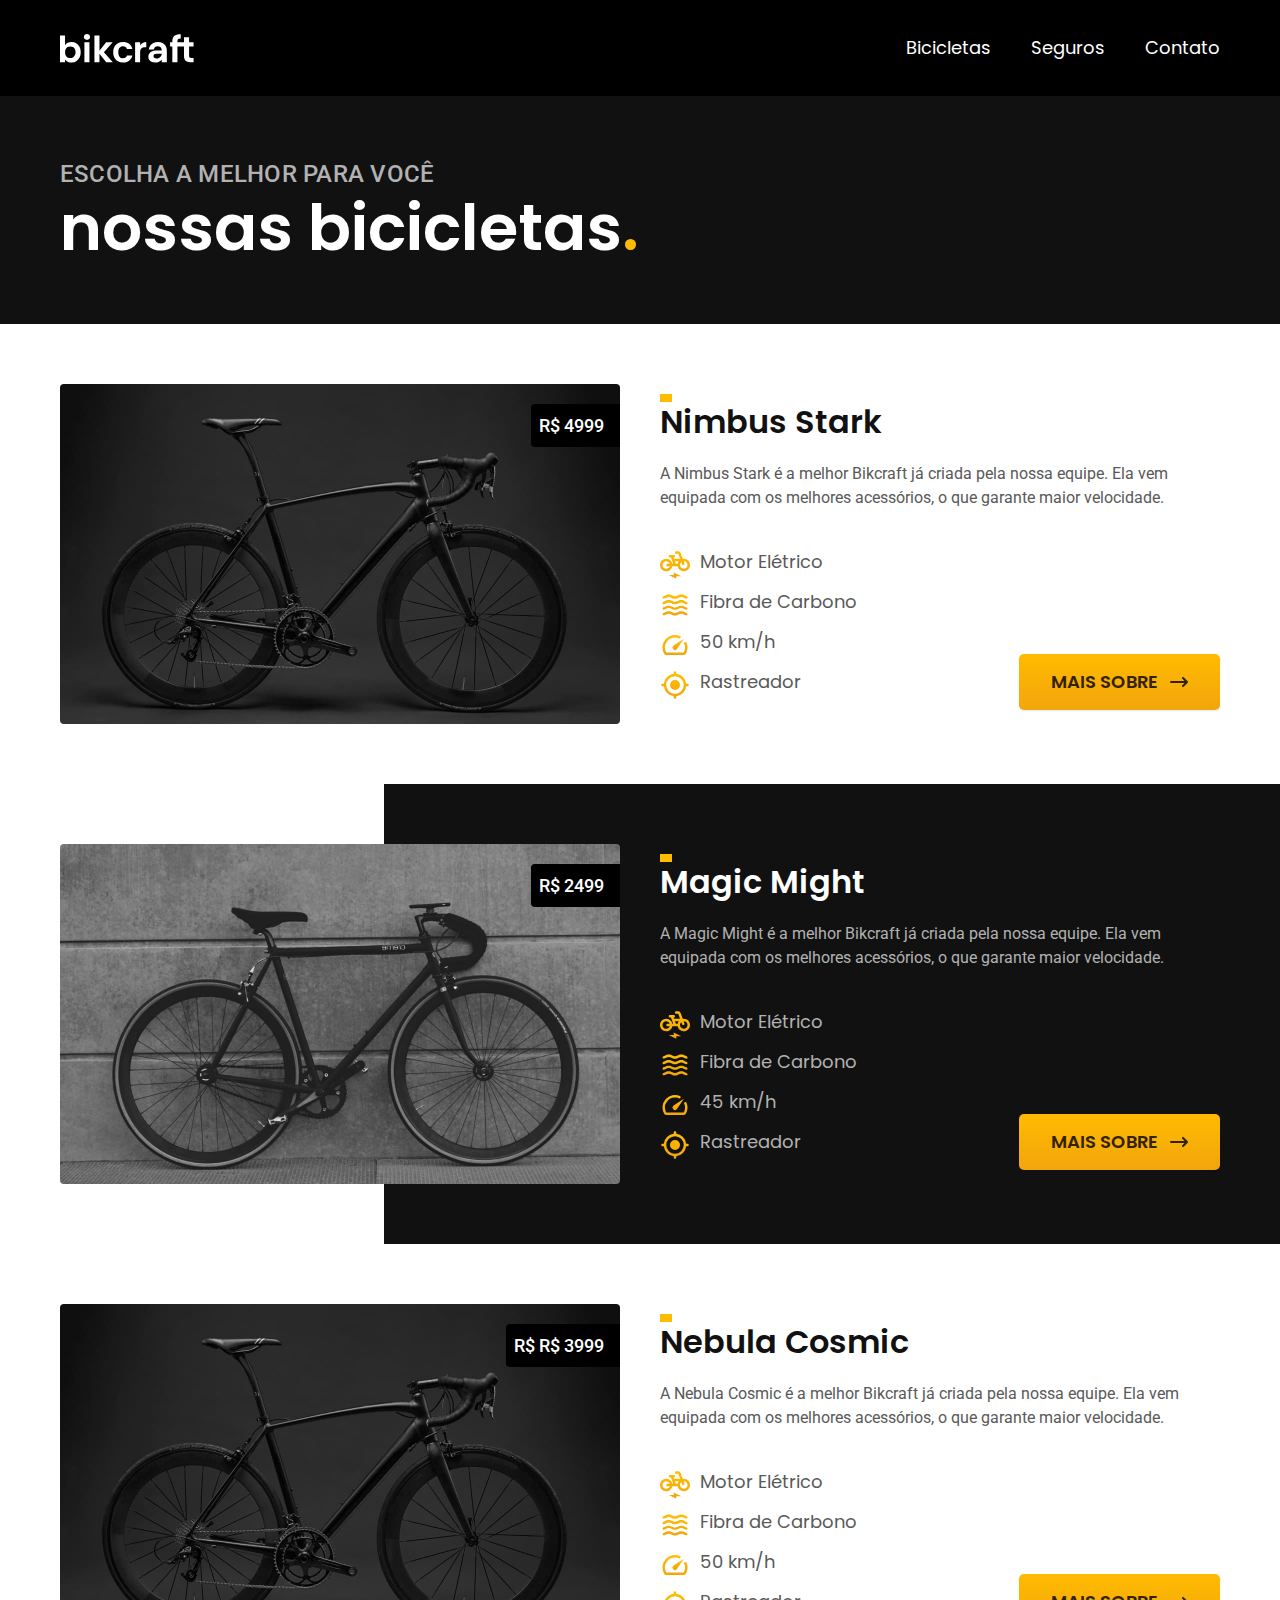
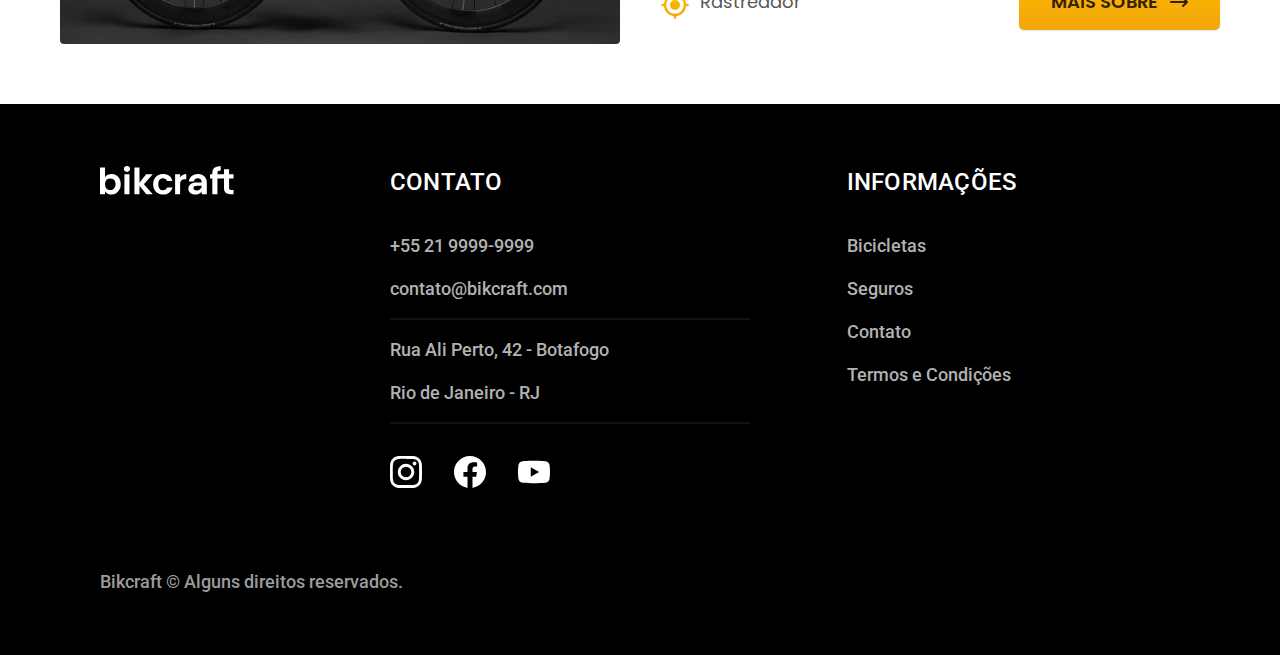
==== bicicletas.html @ f520718d "bicicletas" ====
<!DOCTYPE html>
<html lang="pt-br">

<head>
  <meta charset="UTF-8">
  <meta name="description" content="Bicicletas.">
  <meta name="viewport" content="width=device-width, initial-scale=1.0">
  <title>Bicicletas | Bikcraft</title>
  <link rel="stylesheet" href="./css/style.css">

  <link rel="preconnect" href="https://fonts.googleapis.com">
  <link rel="preconnect" href="https://fonts.gstatic.com" crossorigin>
  <link href="https://fonts.googleapis.com/css2?family=Poppins:wght@400;600&family=Roboto:wght@400;500&display=swap" rel="stylesheet">
</head>

<body id="bicicletas">
  <header class="header-bg">
    <div class="container-header container">
      <a href="./">
        <img src="./img/bikcraft.svg" alt="bikcraft">
      </a>

      <nav>

        <ul class="menu font-1-m cor-0">
          <li><a href="./bicicletas.html">Bicicletas</a></li>
          <li><a href="./seguros.html">Seguros</a></li>
          <li><a href="./contato.html">Contato</a></li>
        </ul>

      </nav>
    </div>
  </header>
  <main>
    <div class="titulo-bg">
      <p class="font-2-l-b cor-5 container">ESCOLHA A MELHOR PARA VOCÊ</p>
      <h2 class="font-1-xxl cor-0 container">nossas bicicletas<span class="cor-p1">.</span></h2>
    </div>

    <div class="bicicletas container">
      <div class="bicicleta-imagem">
        <img src="./img/bicicletas/nimbus.jpg" alt="Bicicletas Preta">
        <span class="font-2-m cor-0">R$ 4999</span>
      </div>
      <div class="bicicleta-conteudo">
        <h3 class="font-1-xl">Nimbus Stark</h3>
        <p class="font-2-s cor-8">A Nimbus Stark é a melhor Bikcraft já criada pela nossa equipe. Ela vem equipada com os melhores acessórios, o que garante maior velocidade.</p>
        <ul class="font-1-m cor-8">
          <li> <img src="./img/icones/eletrica.svg" alt="">Motor Elétrico</li>
          <li> <img src="./img/icones/carbono.svg" alt="">Fibra de Carbono</li>
          <li> <img src="./img/icones/velocidade.svg" alt="">50 km/h</li>
          <li> <img src="./img/icones/rastreador.svg" alt="">Rastreador</li>
        </ul>
        <a class="botao seta" href="./bicicletas/nimbus.html">MAIS SOBRE</a>
      </div>
    </div>
    <div class="bicicleta-bg">
      <div class="bicicletas container">
        <div class="bicicleta-imagem">
          <img src="./img/bicicletas/magic.jpg" alt="Bicicletas Preta">
          <span class="font-2-m cor-0">R$ 2499</span>
        </div>
        <div class="bicicleta-conteudo">
          <h3 class="font-1-xl cor-0">Magic Might</h3>
          <p class="font-2-s cor-5">A Magic Might é a melhor Bikcraft já criada pela nossa equipe. Ela vem equipada com os melhores acessórios, o que garante maior velocidade.</p>
          <ul class="font-1-m cor-5">
            <li> <img src="./img/icones/eletrica.svg" alt="">Motor Elétrico</li>
            <li> <img src="./img/icones/carbono.svg" alt="">Fibra de Carbono</li>
            <li> <img src="./img/icones/velocidade.svg" alt="">45 km/h</li>
            <li> <img src="./img/icones/rastreador.svg" alt="">Rastreador</li>
          </ul>
          <a class="botao seta" href="./bicicletas/magic.html">MAIS SOBRE</a>
        </div>
      </div>
    </div>
    <div class="bicicletas container">
      <div class="bicicleta-imagem">
        <img src="./img/bicicletas/nimbus.jpg" alt="Bicicletas Branca">
        <span class="font-2-m cor-0">R$ R$ 3999</span>
      </div>
      <div class="bicicleta-conteudo">
        <h3 class="font-1-xl">Nebula Cosmic</h3>
        <p class="font-2-s cor-8">A Nebula Cosmic é a melhor Bikcraft já criada pela nossa equipe. Ela vem equipada com os melhores acessórios, o que garante maior velocidade.</p>
        <ul class="font-1-m cor-8">
          <li> <img src="./img/icones/eletrica.svg" alt="">Motor Elétrico</li>
          <li> <img src="./img/icones/carbono.svg" alt="">Fibra de Carbono</li>
          <li> <img src="./img/icones/velocidade.svg" alt="">50 km/h</li>
          <li> <img src="./img/icones/rastreador.svg" alt="">Rastreador</li>
        </ul>
        <a class="botao seta" href="./bicicletas/nebula.html">MAIS SOBRE</a>
      </div>
    </div>


  </main>

  <footer class="footer-bg">
    <div class="container footer">
      <img src="./img/bikcraft.svg" alt="bikcraft">
      <div class="footer-contato">
        <h3 class="font-2-l-b cor-0">CONTATO</h3>
        <ul class="font-2-m cor-5">
          <li><a href="tel:+552199999999">+55 21 9999-9999</a></li>
          <li><a href="mailto:contato@bikcraft.com">contato@bikcraft.com</a></li>
          <li>Rua Ali Perto, 42 - Botafogo</li>
          <li>Rio de Janeiro - RJ</li>
        </ul>
        <div class="footer-redes">
          <a href="./"><img src="./img/redes/instagram.svg" alt=""></a>
          <a href="./"><img src="./img/redes/facebook.svg" alt=""></a>
          <a href="./"><img src="./img/redes/youtube.svg" alt=""></a>
        </div>
      </div>
      <div>
        <h3 class="font-2-l-b cor-0">INFORMAÇÕES</h3>
        <ul class="font-2-m cor-5">
          <li><a href="./bicicletas.html">Bicicletas</a></li>
          <li><a href="./seguros.html">Seguros</a></li>
          <li><a href="./contato.html">Contato</a></li>
          <li><a href="./termos.html">Termos e Condições</a></li>
        </ul>
      </div>
      <p class="footer-copy font-2-m cor-6">Bikcraft © Alguns direitos reservados.</p>
    </div>
  </footer>
</body>

</html>
---- css/style.css ----
@import "./global/global.css";
@import "./utilidades/tipografia.css";
@import "./global/header.css";
@import "./home/introducao.css";
@import "./utilidades/componentes.css";
@import "./utilidades/cores.css";
@import "./bicicletas/bicicletas-lista.css";
@import "./home/tecnologia.css";
@import "./home/parceiros.css";
@import "./home/depoimento.css";
@import "./home/seguros.css";
@import "./global/footer.css";
@import "./termos/termos.css";
@import "./bicicletas/bicicletas.css";
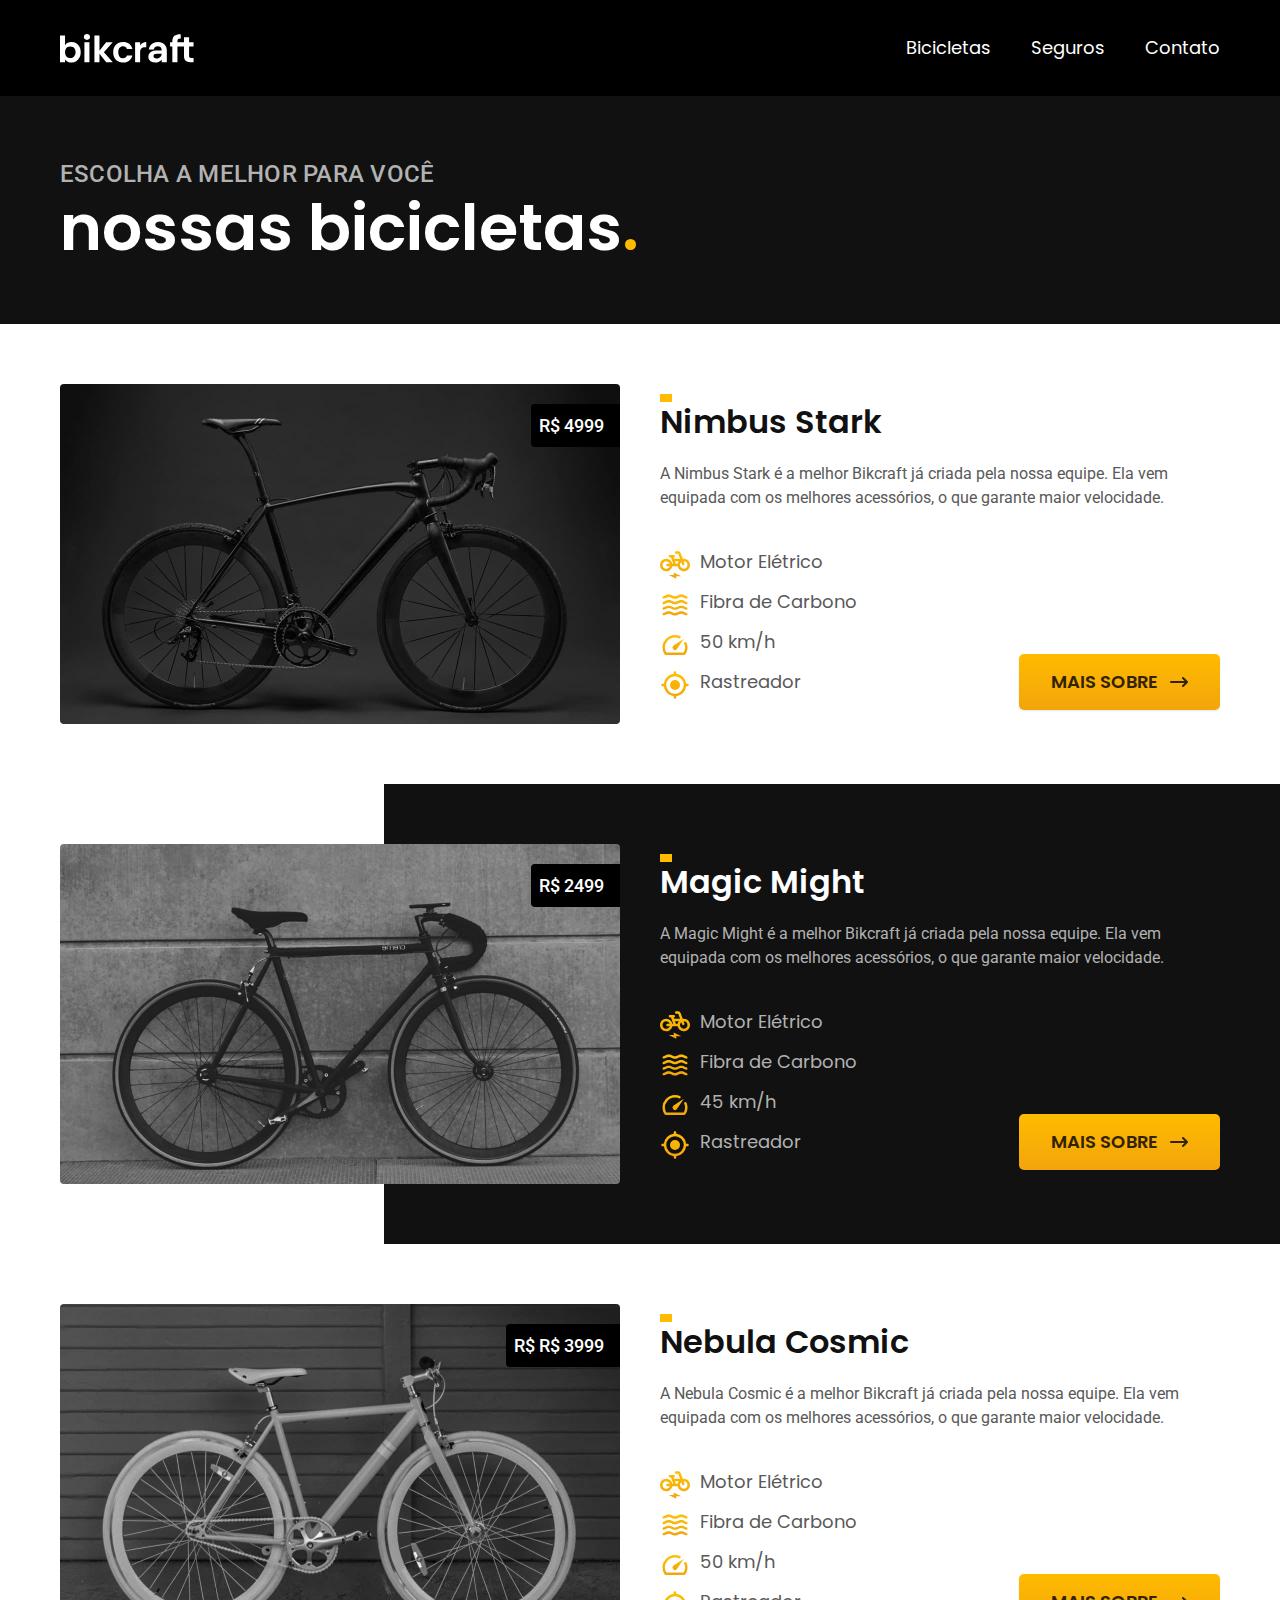
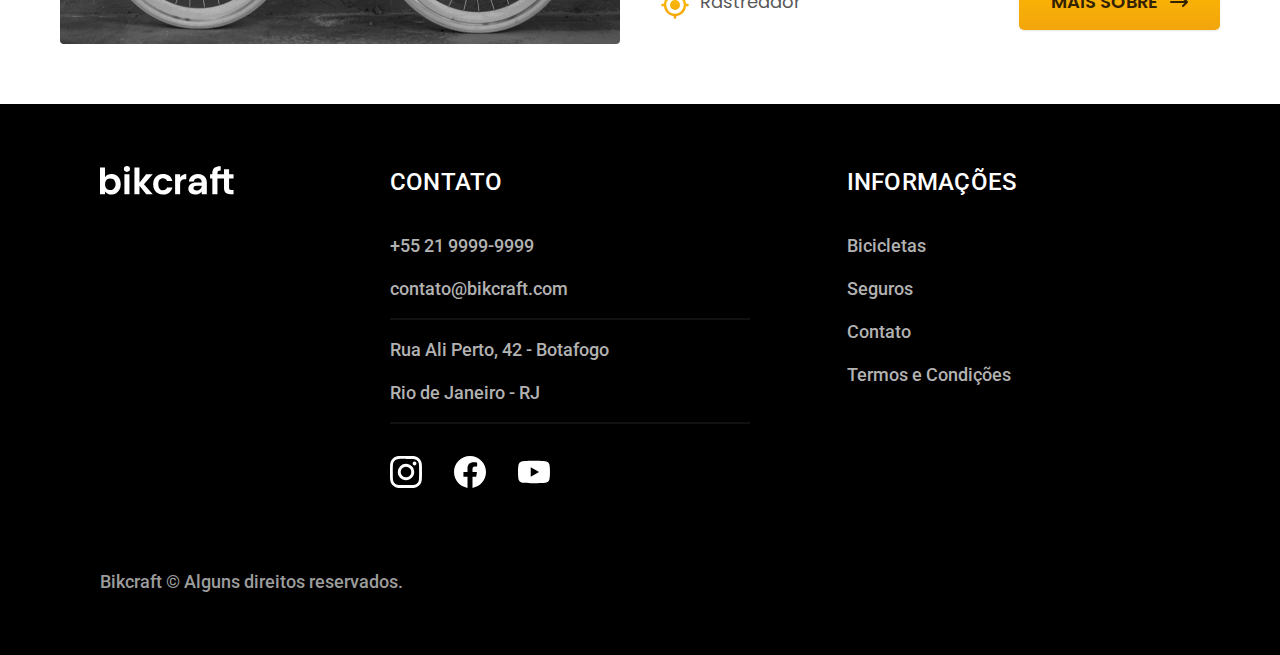
==== commit 27bffdba: "orcamento" ====
--- a/bicicletas.html
+++ b/bicicletas.html
@@ -75,7 +75,7 @@
     </div>
     <div class="bicicletas container">
       <div class="bicicleta-imagem">
-        <img src="./img/bicicletas/nimbus.jpg" alt="Bicicletas Branca">
+        <img src="./img/bicicletas/nebula.jpg" alt="Bicicletas Branca">
         <span class="font-2-m cor-0">R$ R$ 3999</span>
       </div>
       <div class="bicicleta-conteudo">
--- a/css/style.css
+++ b/css/style.css
@@ -12,3 +12,9 @@
 @import "./global/footer.css";
 @import "./termos/termos.css";
 @import "./bicicletas/bicicletas.css";
+@import "./seguros/seguros-page.css";
+@import "./bicicletas/nimbus.css";
+@import "./contato/contato.css";
+@import "./contato/lojas.css";
+@import "./utilidades/formulario.css";
+@import "./orcamento/orcamento.css";
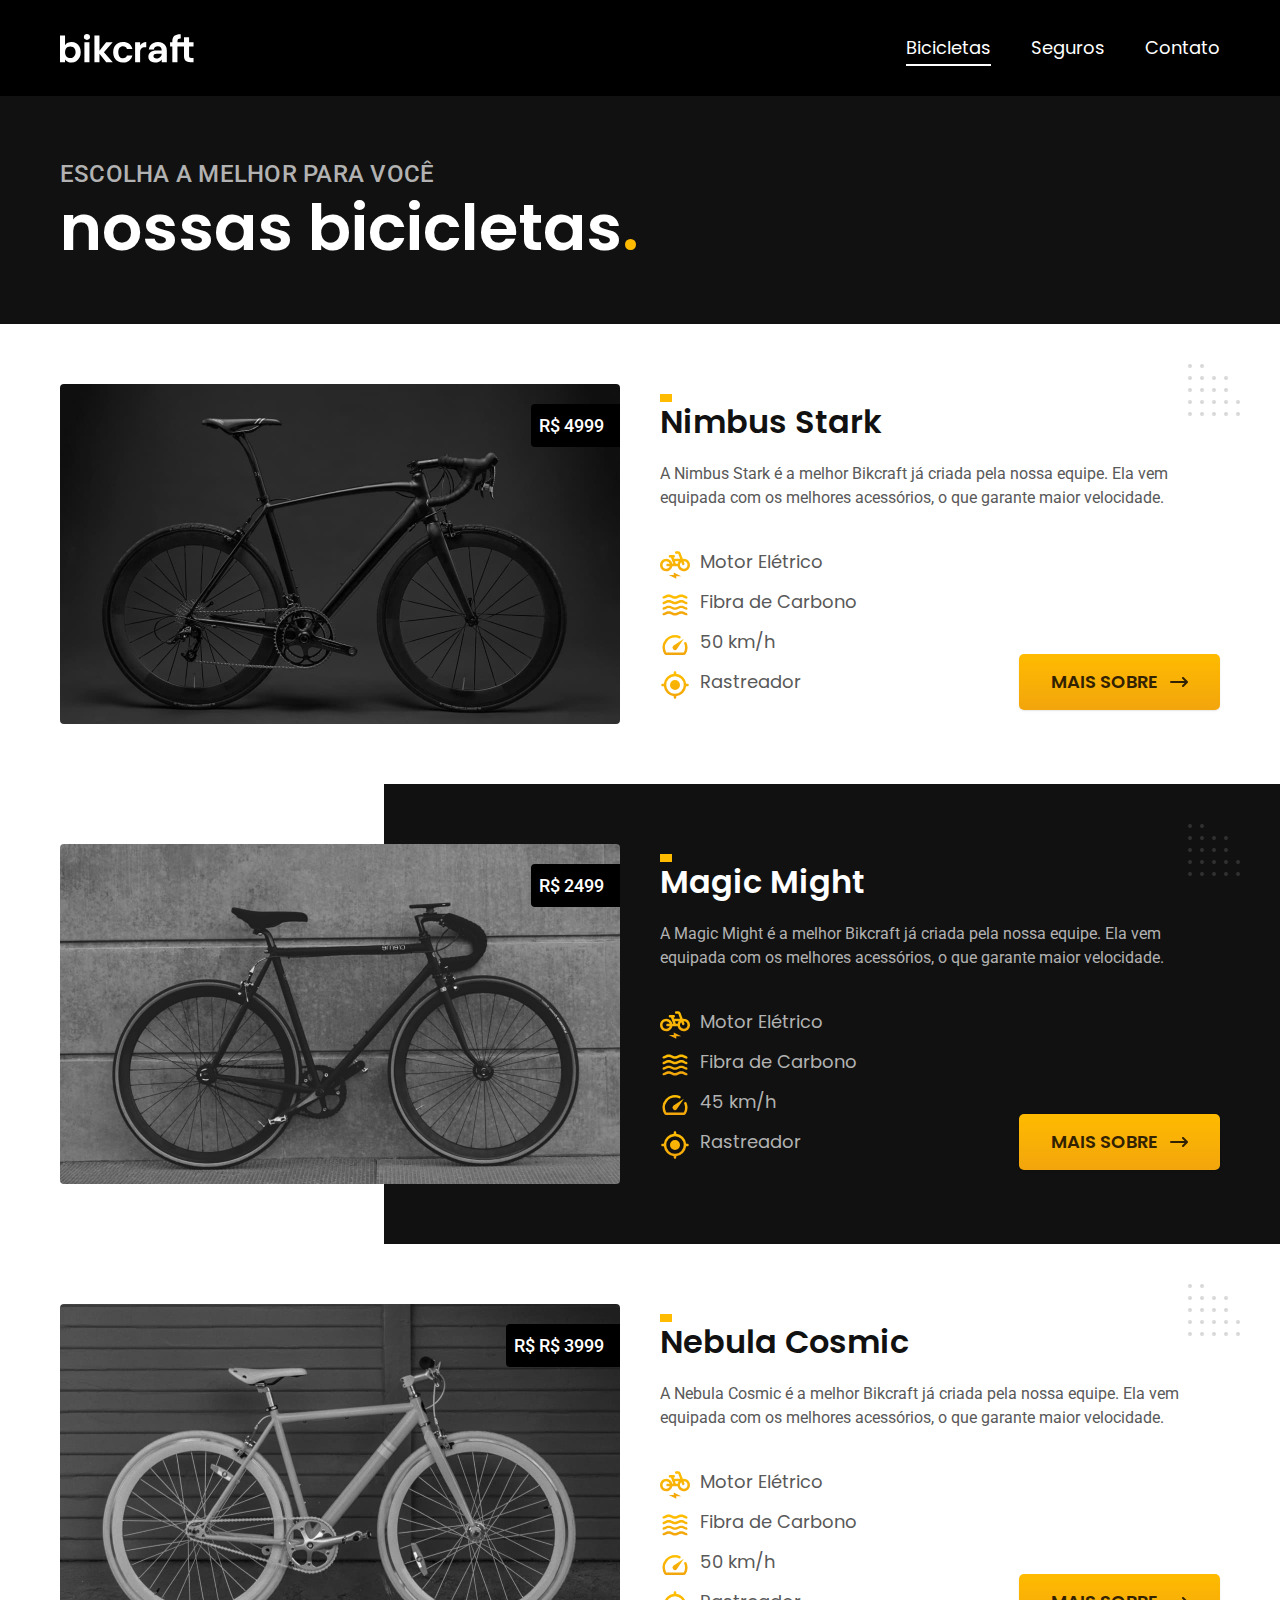
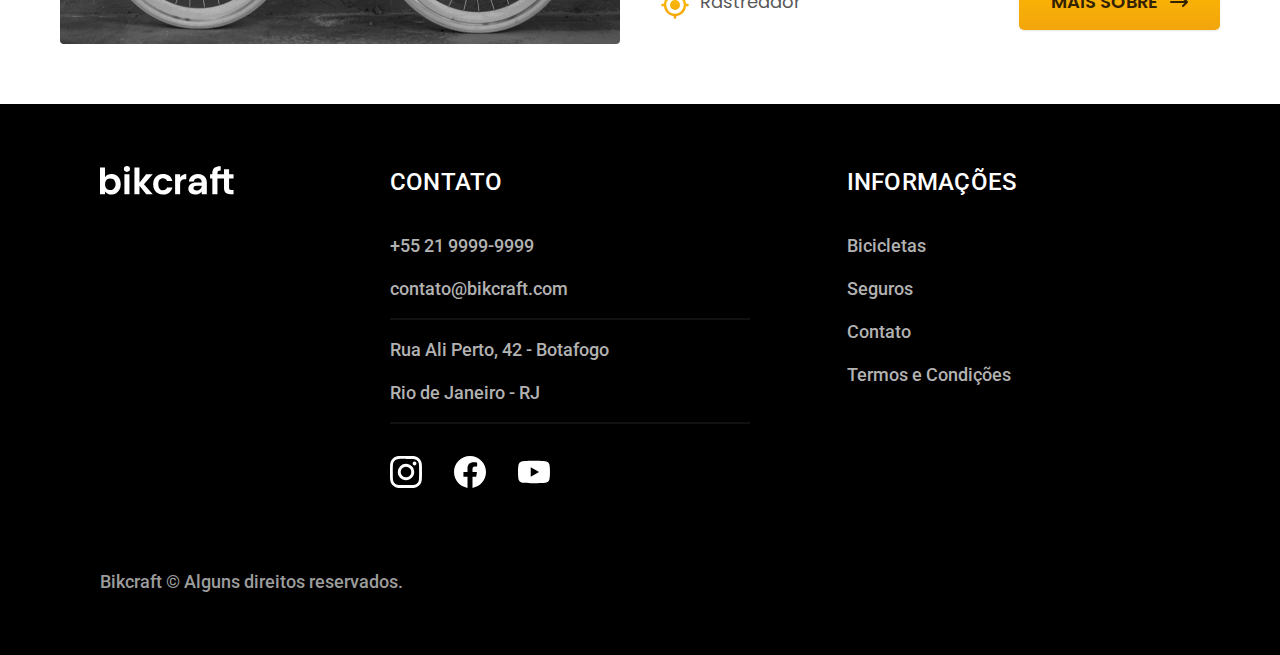
==== commit 46070abd: "menu ativo js" ====
--- a/bicicletas.html
+++ b/bicicletas.html
@@ -123,6 +123,7 @@
       <p class="footer-copy font-2-m cor-6">Bikcraft © Alguns direitos reservados.</p>
     </div>
   </footer>
+  <script src="./js/script.js"></script>
 </body>
 
 </html>